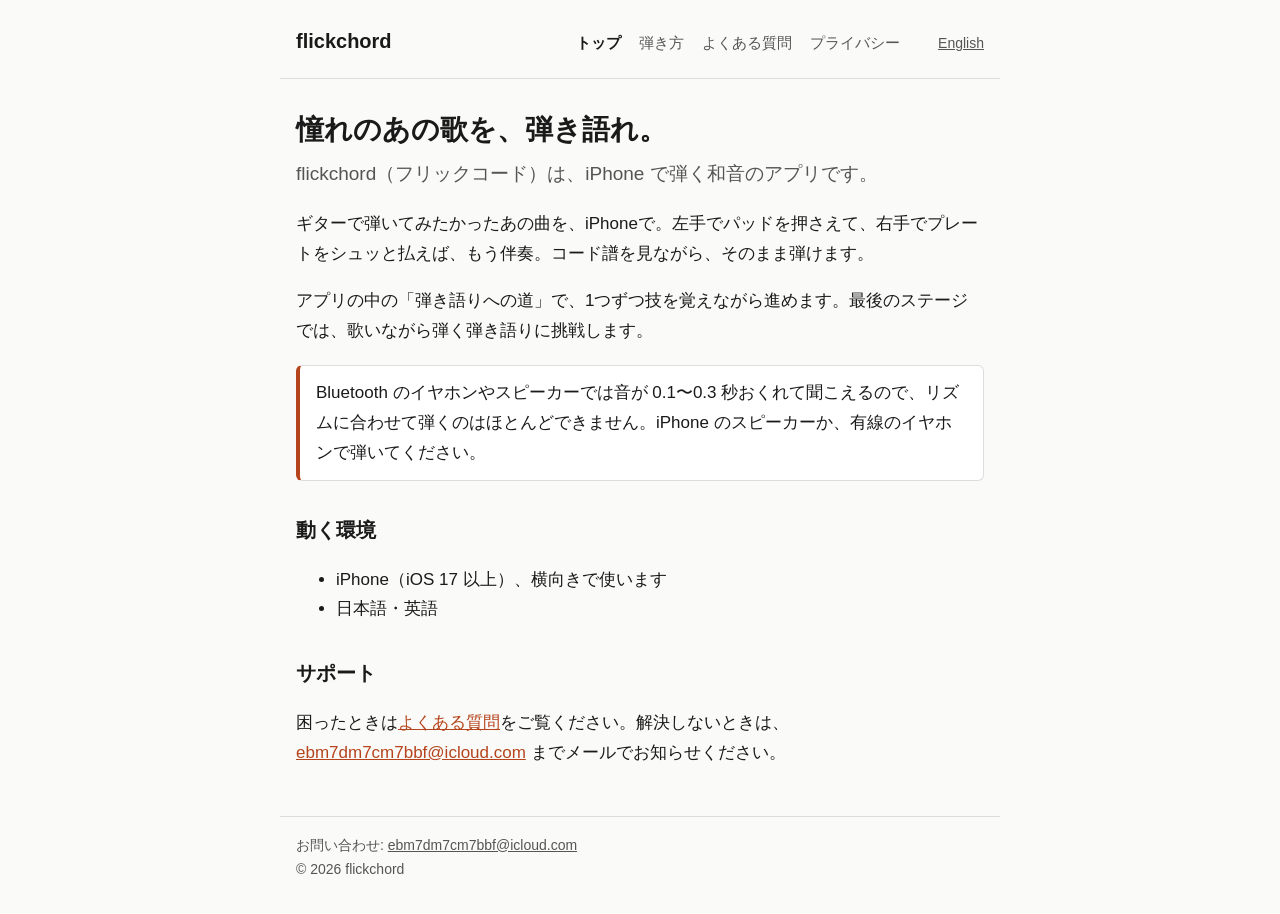
==== index.html @ 9bce2bfd "Add flickchord support site (JA/EN) Co-Authored-By: Claude Opus 5.5 <noreply@anthropic.com> Claude-S" ====
<!doctype html>
<html lang="ja">
<head>
<meta charset="utf-8">
<meta name="viewport" content="width=device-width, initial-scale=1">
<meta name="color-scheme" content="light dark">
<title>flickchord（フリックコード）</title>
<link rel="stylesheet" href="style.css">
</head>
<body>
<header><a class="logo" href="index.html">flickchord</a><nav><a href="index.html" aria-current="page">トップ</a><a href="howto.html">弾き方</a><a href="faq.html">よくある質問</a><a href="privacy.html">プライバシー</a></nav><a class="lang" href="en/index.html">English</a></header>
<main>
<h1>憧れのあの歌を、<wbr>弾き語れ。</h1>
<p class="lead">flickchord（フリックコード）は、iPhone で弾く和音のアプリです。</p>
<p>ギターで弾いてみたかったあの曲を、iPhoneで。左手でパッドを押さえて、右手でプレートをシュッと払えば、もう伴奏。コード譜を見ながら、そのまま弾けます。</p>
<p>アプリの中の「弾き語りへの道」で、1つずつ技を覚えながら進めます。最後のステージでは、歌いながら弾く弾き語りに挑戦します。</p>
<!-- 公開後に App Store へのリンクを入れる -->
<div class="note">Bluetooth のイヤホンやスピーカーでは音が 0.1〜0.3 秒おくれて聞こえるので、リズムに合わせて弾くのはほとんどできません。iPhone のスピーカーか、有線のイヤホンで弾いてください。</div>
<h2>動く環境</h2>
<ul><li>iPhone（iOS 17 以上）、横向きで使います</li><li>日本語・英語</li></ul>
<h2>サポート</h2>
<p>困ったときは<a href="faq.html">よくある質問</a>をご覧ください。解決しないときは、<a href="mailto:ebm7dm7cm7bbf@icloud.com">ebm7dm7cm7bbf@icloud.com</a> までメールでお知らせください。</p>
</main>
<footer>お問い合わせ: <a href="mailto:ebm7dm7cm7bbf@icloud.com">ebm7dm7cm7bbf@icloud.com</a><br>© 2026 flickchord</footer>
</body>
</html>
---- style.css ----
:root{--bg:#fafaf8;--fg:#1a1a1a;--sub:#555;--line:#ddd;--accent:#b5441c;--card:#fff}
@media (prefers-color-scheme:dark){:root{--bg:#141517;--fg:#eee;--sub:#aaa;--line:#333;--accent:#f08a5d;--card:#1d1f22}}
*{box-sizing:border-box}
body{margin:0;background:var(--bg);color:var(--fg);font-family:-apple-system,BlinkMacSystemFont,"Hiragino Sans","Hiragino Kaku Gothic ProN","Noto Sans JP","Segoe UI",sans-serif;line-height:1.75;font-size:17px}
header,main,footer{max-width:720px;margin:0 auto;padding:0 16px}
header{display:flex;flex-wrap:wrap;align-items:baseline;gap:8px 20px;padding-top:20px;padding-bottom:12px;border-bottom:1px solid var(--line)}
header .logo{font-weight:700;font-size:20px;color:var(--fg);text-decoration:none;margin-right:auto}
nav{order:3;width:100%}
nav a{white-space:nowrap;color:var(--sub);text-decoration:none;display:inline-block;padding:10px 12px 10px 0;margin-right:6px;font-size:15px}
nav a[aria-current]{color:var(--fg);font-weight:600}
.lang{font-size:14px;color:var(--sub)}
h1{word-break:keep-all;overflow-wrap:anywhere;font-size:28px;line-height:1.35;margin:32px 0 8px}
h2{font-size:20px;margin:32px 0 8px}
p,li{color:var(--fg)}
.lead{font-size:19px;color:var(--sub);margin-top:0}
.note{background:var(--card);border:1px solid var(--line);border-left:4px solid var(--accent);padding:12px 16px;border-radius:6px;margin:20px 0}
a{color:var(--accent)}
dl dt{font-weight:700;margin-top:24px}
dl dd{margin:4px 0 0}
table{border-collapse:collapse;width:100%;margin:12px 0}
th,td{border:1px solid var(--line);padding:8px 10px;text-align:left;vertical-align:top;font-size:15px}
.store{display:inline-block;margin:16px 0;padding:10px 18px;border-radius:8px;background:var(--fg);color:var(--bg);text-decoration:none;font-weight:600}
footer{margin-top:48px;padding-top:16px;padding-bottom:32px;border-top:1px solid var(--line);font-size:14px;color:var(--sub)}
footer a{color:var(--sub)}
th{white-space:nowrap}
@media (min-width:700px){nav{order:0;width:auto}}
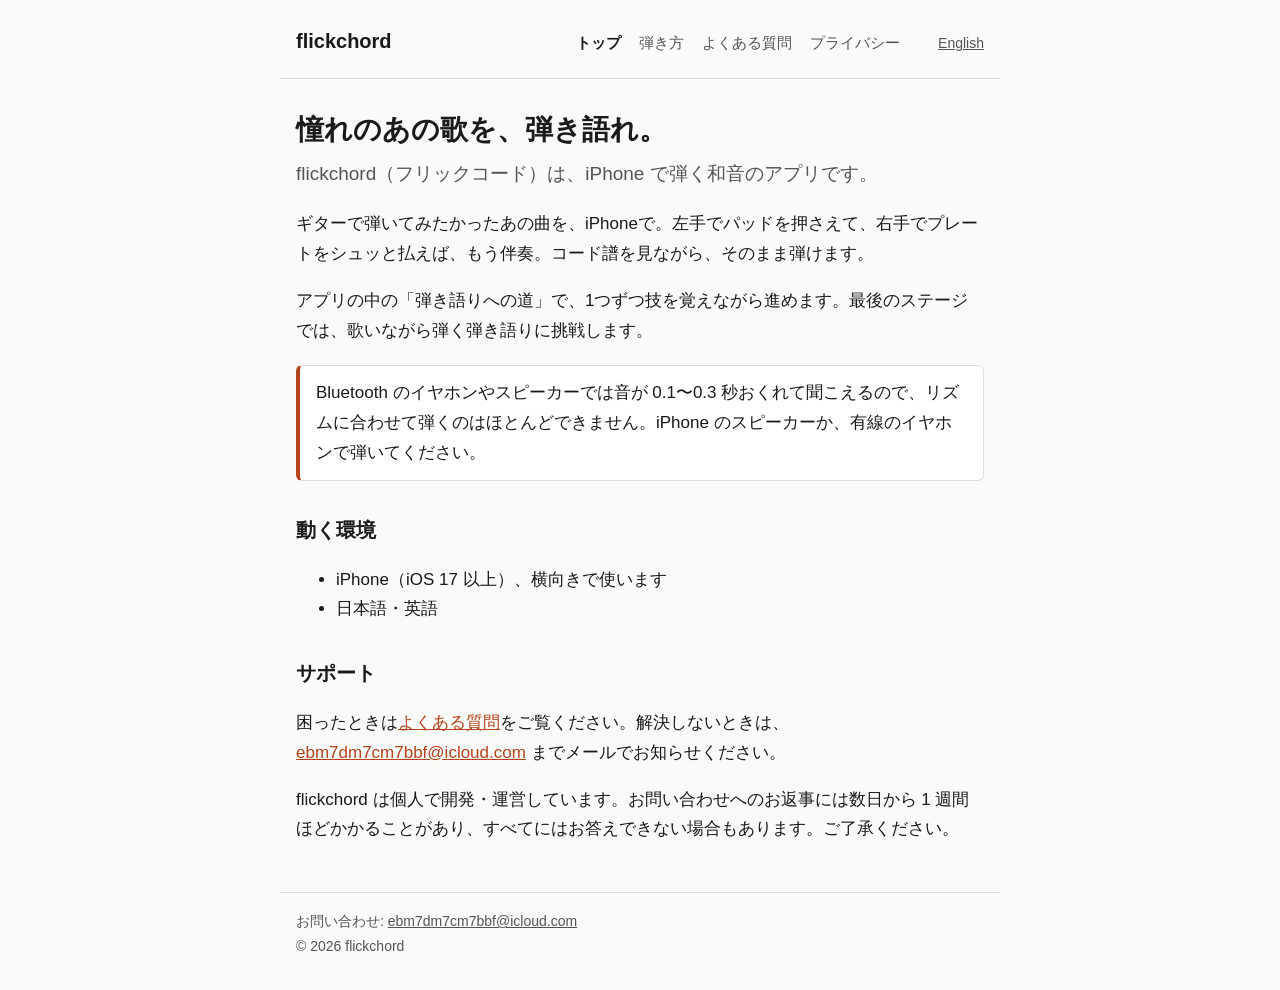
==== commit 046ae5ed: "Add note that support is run by one person Co-Authored-By: Claude Opus 5.5 <noreply@anthropic.com> C" ====
--- a/index.html
+++ b/index.html
@@ -20,6 +20,7 @@
 <ul><li>iPhone（iOS 17 以上）、横向きで使います</li><li>日本語・英語</li></ul>
 <h2>サポート</h2>
 <p>困ったときは<a href="faq.html">よくある質問</a>をご覧ください。解決しないときは、<a href="mailto:ebm7dm7cm7bbf@icloud.com">ebm7dm7cm7bbf@icloud.com</a> までメールでお知らせください。</p>
+<p>flickchord は個人で開発・運営しています。お問い合わせへのお返事には数日から 1 週間ほどかかることがあり、すべてにはお答えできない場合もあります。ご了承ください。</p>
 </main>
 <footer>お問い合わせ: <a href="mailto:ebm7dm7cm7bbf@icloud.com">ebm7dm7cm7bbf@icloud.com</a><br>© 2026 flickchord</footer>
 </body>
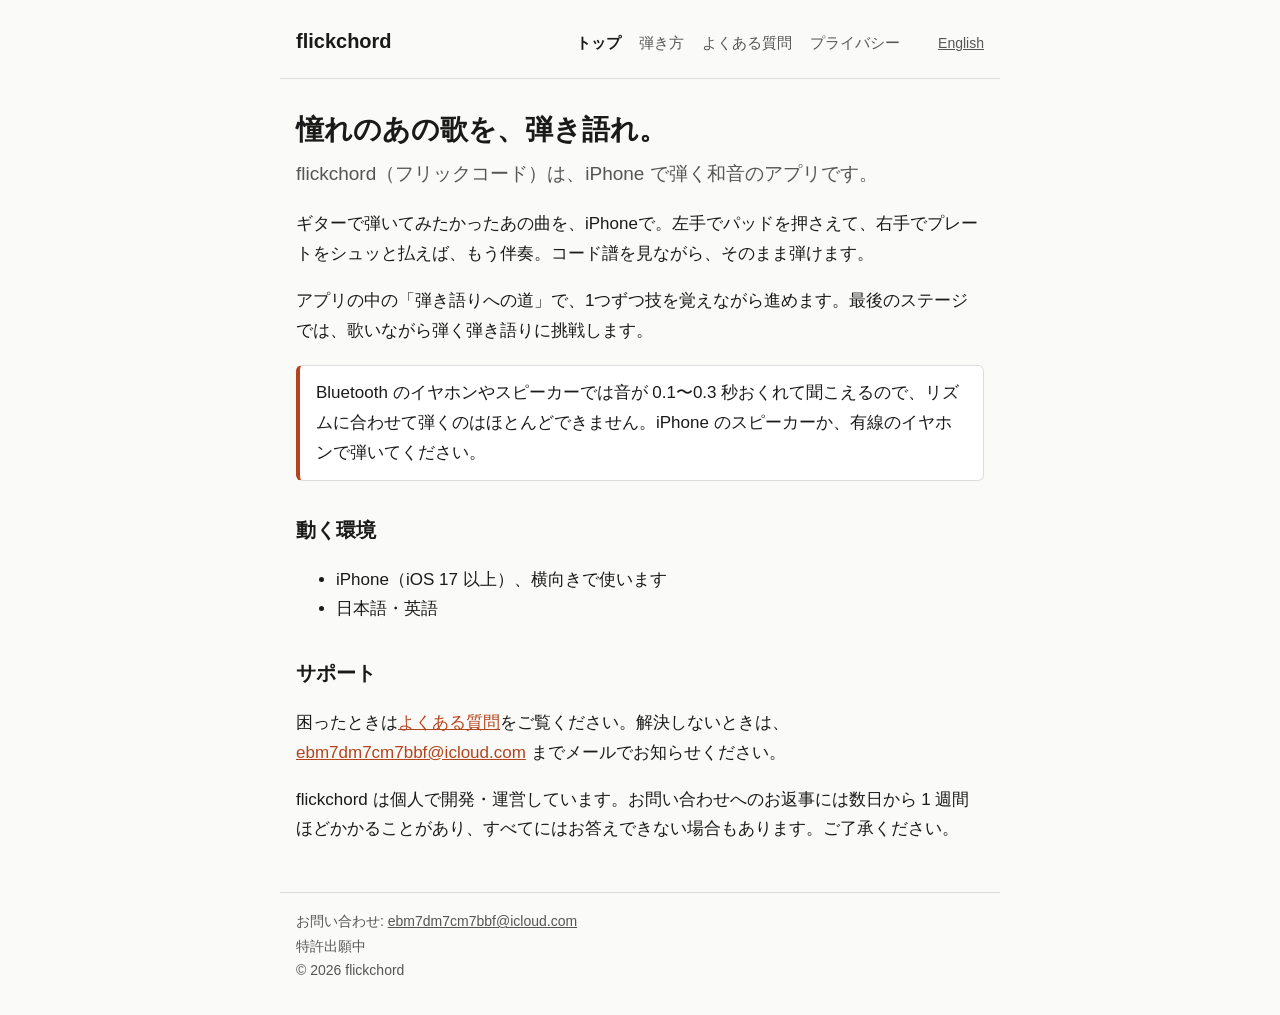
==== commit 4e3270d1: "Add patent pending notice to footer Co-Authored-By: Claude Opus 5.5 <noreply@anthropic.com> Claude-S" ====
--- a/index.html
+++ b/index.html
@@ -22,6 +22,6 @@
 <p>困ったときは<a href="faq.html">よくある質問</a>をご覧ください。解決しないときは、<a href="mailto:ebm7dm7cm7bbf@icloud.com">ebm7dm7cm7bbf@icloud.com</a> までメールでお知らせください。</p>
 <p>flickchord は個人で開発・運営しています。お問い合わせへのお返事には数日から 1 週間ほどかかることがあり、すべてにはお答えできない場合もあります。ご了承ください。</p>
 </main>
-<footer>お問い合わせ: <a href="mailto:ebm7dm7cm7bbf@icloud.com">ebm7dm7cm7bbf@icloud.com</a><br>© 2026 flickchord</footer>
+<footer>お問い合わせ: <a href="mailto:ebm7dm7cm7bbf@icloud.com">ebm7dm7cm7bbf@icloud.com</a><br>特許出願中<br>© 2026 flickchord</footer>
 </body>
 </html>
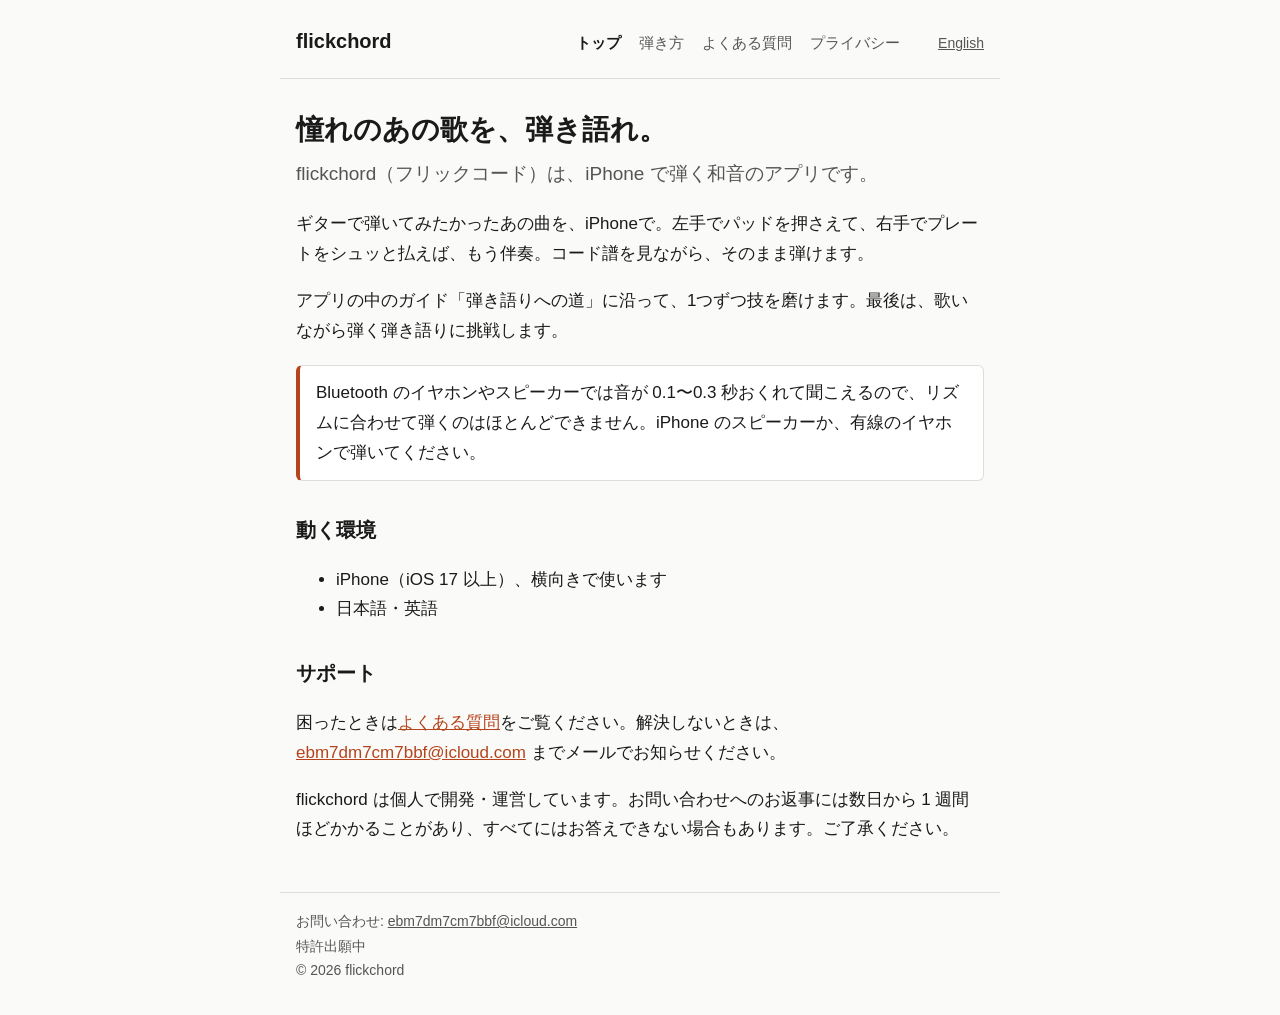
==== commit 0fab496f: "Describe the in-app guide as skill practice, not a game Co-Authored-By: Claude Opus 5.5 <noreply@ant" ====
--- a/index.html
+++ b/index.html
@@ -13,7 +13,7 @@
 <h1>憧れのあの歌を、<wbr>弾き語れ。</h1>
 <p class="lead">flickchord（フリックコード）は、iPhone で弾く和音のアプリです。</p>
 <p>ギターで弾いてみたかったあの曲を、iPhoneで。左手でパッドを押さえて、右手でプレートをシュッと払えば、もう伴奏。コード譜を見ながら、そのまま弾けます。</p>
-<p>アプリの中の「弾き語りへの道」で、1つずつ技を覚えながら進めます。最後のステージでは、歌いながら弾く弾き語りに挑戦します。</p>
+<p>アプリの中のガイド「弾き語りへの道」に沿って、1つずつ技を磨けます。最後は、歌いながら弾く弾き語りに挑戦します。</p>
 <!-- 公開後に App Store へのリンクを入れる -->
 <div class="note">Bluetooth のイヤホンやスピーカーでは音が 0.1〜0.3 秒おくれて聞こえるので、リズムに合わせて弾くのはほとんどできません。iPhone のスピーカーか、有線のイヤホンで弾いてください。</div>
 <h2>動く環境</h2>
--- a/style.css
+++ b/style.css
@@ -24,3 +24,6 @@
 footer a{color:var(--sub)}
 th{white-space:nowrap}
 @media (min-width:700px){nav{order:0;width:auto}}
+figure{margin:20px 0}
+figure img{display:block;width:100%;height:auto;border:1px solid var(--line);border-radius:10px}
+figcaption{font-size:14px;color:var(--sub);margin-top:6px}
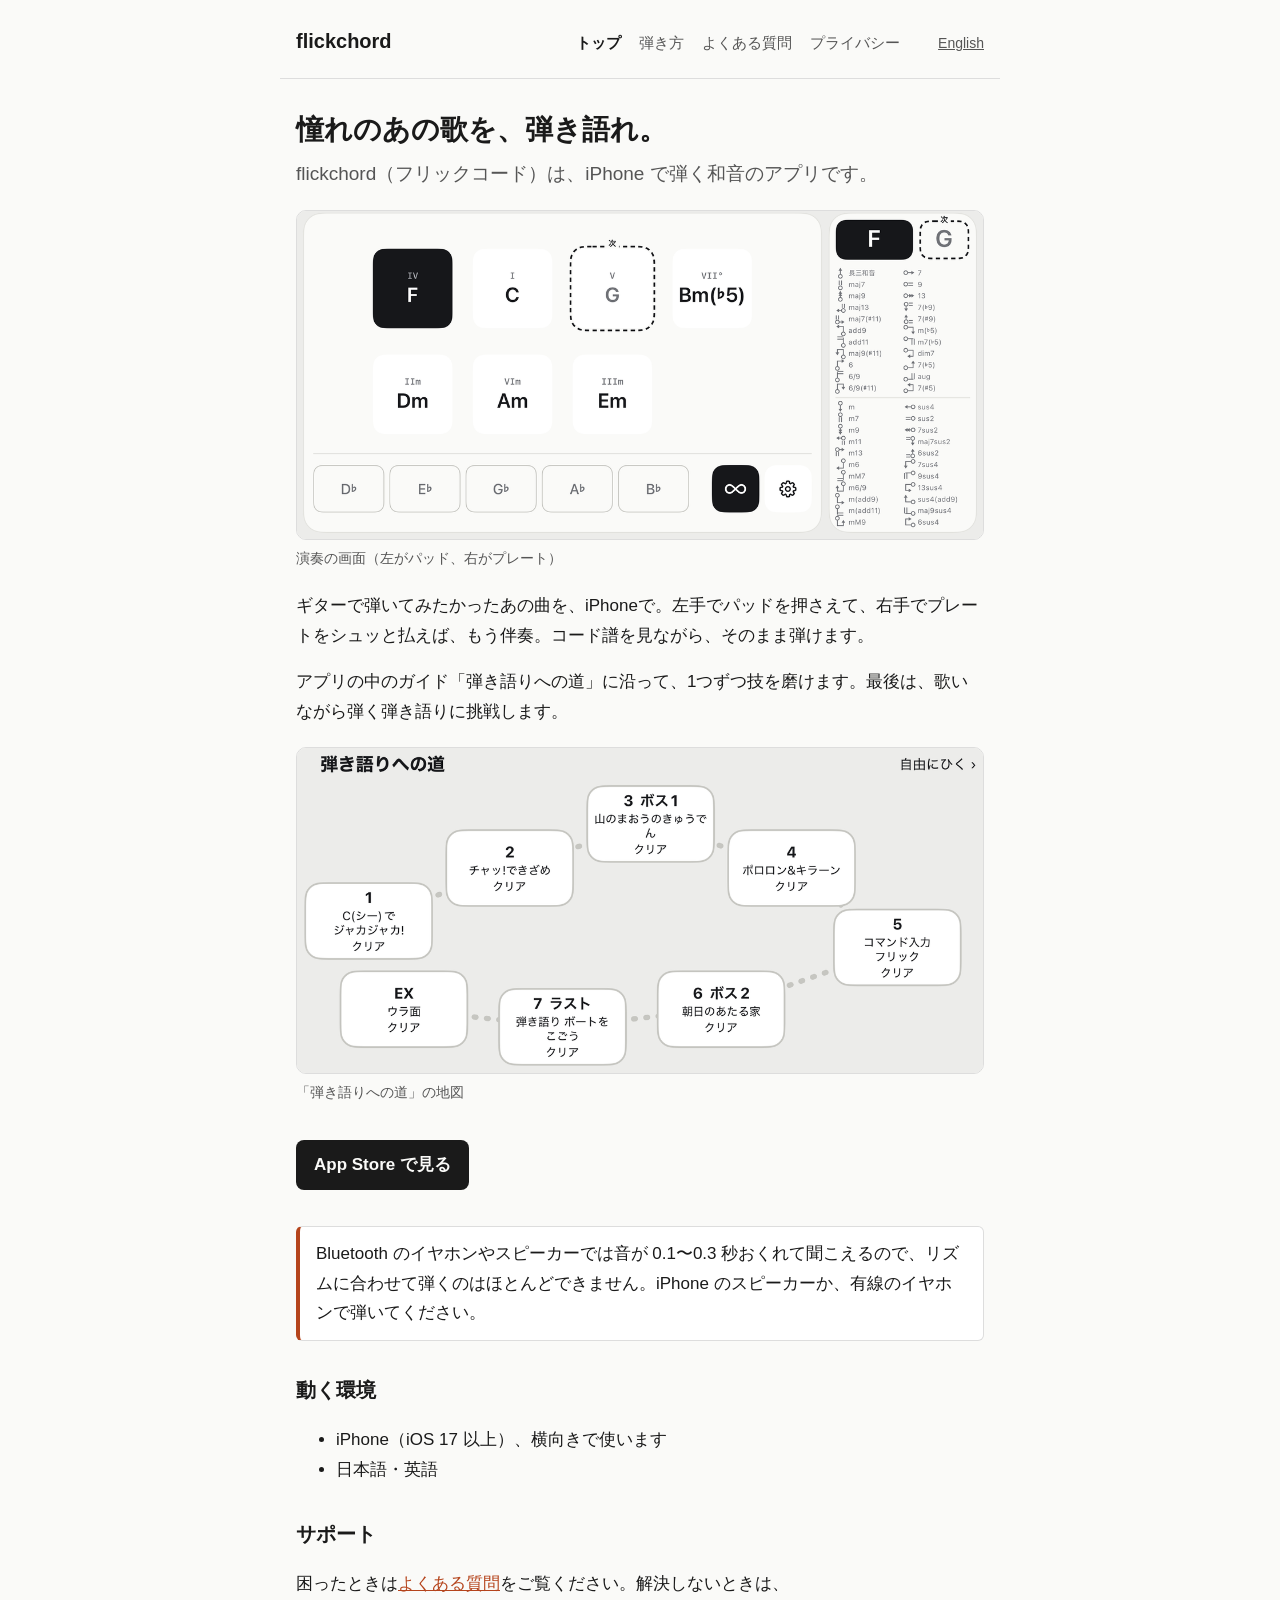
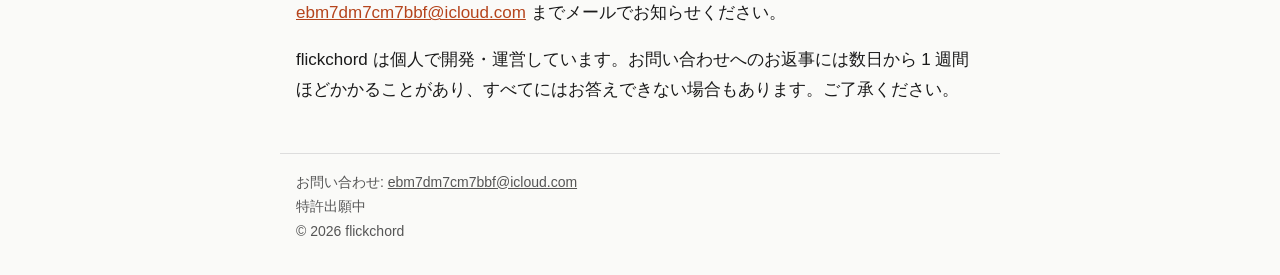
==== commit d6640407: "Add App Store link and Japanese screenshots Co-Authored-By: Claude Opus 5.5 <noreply@anthropic.com> " ====
--- a/index.html
+++ b/index.html
@@ -12,9 +12,11 @@
 <main>
 <h1>憧れのあの歌を、<wbr>弾き語れ。</h1>
 <p class="lead">flickchord（フリックコード）は、iPhone で弾く和音のアプリです。</p>
+<figure><a href="img/ja-play.png"><img src="img/ja-play.png" width="1200" height="574" alt="演奏の画面。左にコードのパッドが並び、F のパッドを押さえていて、次の和音 G に「次」の印。右のプレートには今の和音 F と次の G、和音の種類ごとのフリックの一覧。"></a><figcaption>演奏の画面（左がパッド、右がプレート）</figcaption></figure>
 <p>ギターで弾いてみたかったあの曲を、iPhoneで。左手でパッドを押さえて、右手でプレートをシュッと払えば、もう伴奏。コード譜を見ながら、そのまま弾けます。</p>
 <p>アプリの中のガイド「弾き語りへの道」に沿って、1つずつ技を磨けます。最後は、歌いながら弾く弾き語りに挑戦します。</p>
-<!-- 公開後に App Store へのリンクを入れる -->
+<figure><a href="img/ja-map.png"><img src="img/ja-map.png" width="1200" height="568" alt="「弾き語りへの道」の地図。「C(シー)でジャカジャカ!」から最後の「弾き語り ボートをこごう」までの 7 つと、おまけの「ウラ面」。"></a><figcaption>「弾き語りへの道」の地図</figcaption></figure>
+<p><a class="store" href="https://apps.apple.com/jp/app/id6827339621">App Store で見る</a></p>
 <div class="note">Bluetooth のイヤホンやスピーカーでは音が 0.1〜0.3 秒おくれて聞こえるので、リズムに合わせて弾くのはほとんどできません。iPhone のスピーカーか、有線のイヤホンで弾いてください。</div>
 <h2>動く環境</h2>
 <ul><li>iPhone（iOS 17 以上）、横向きで使います</li><li>日本語・英語</li></ul>
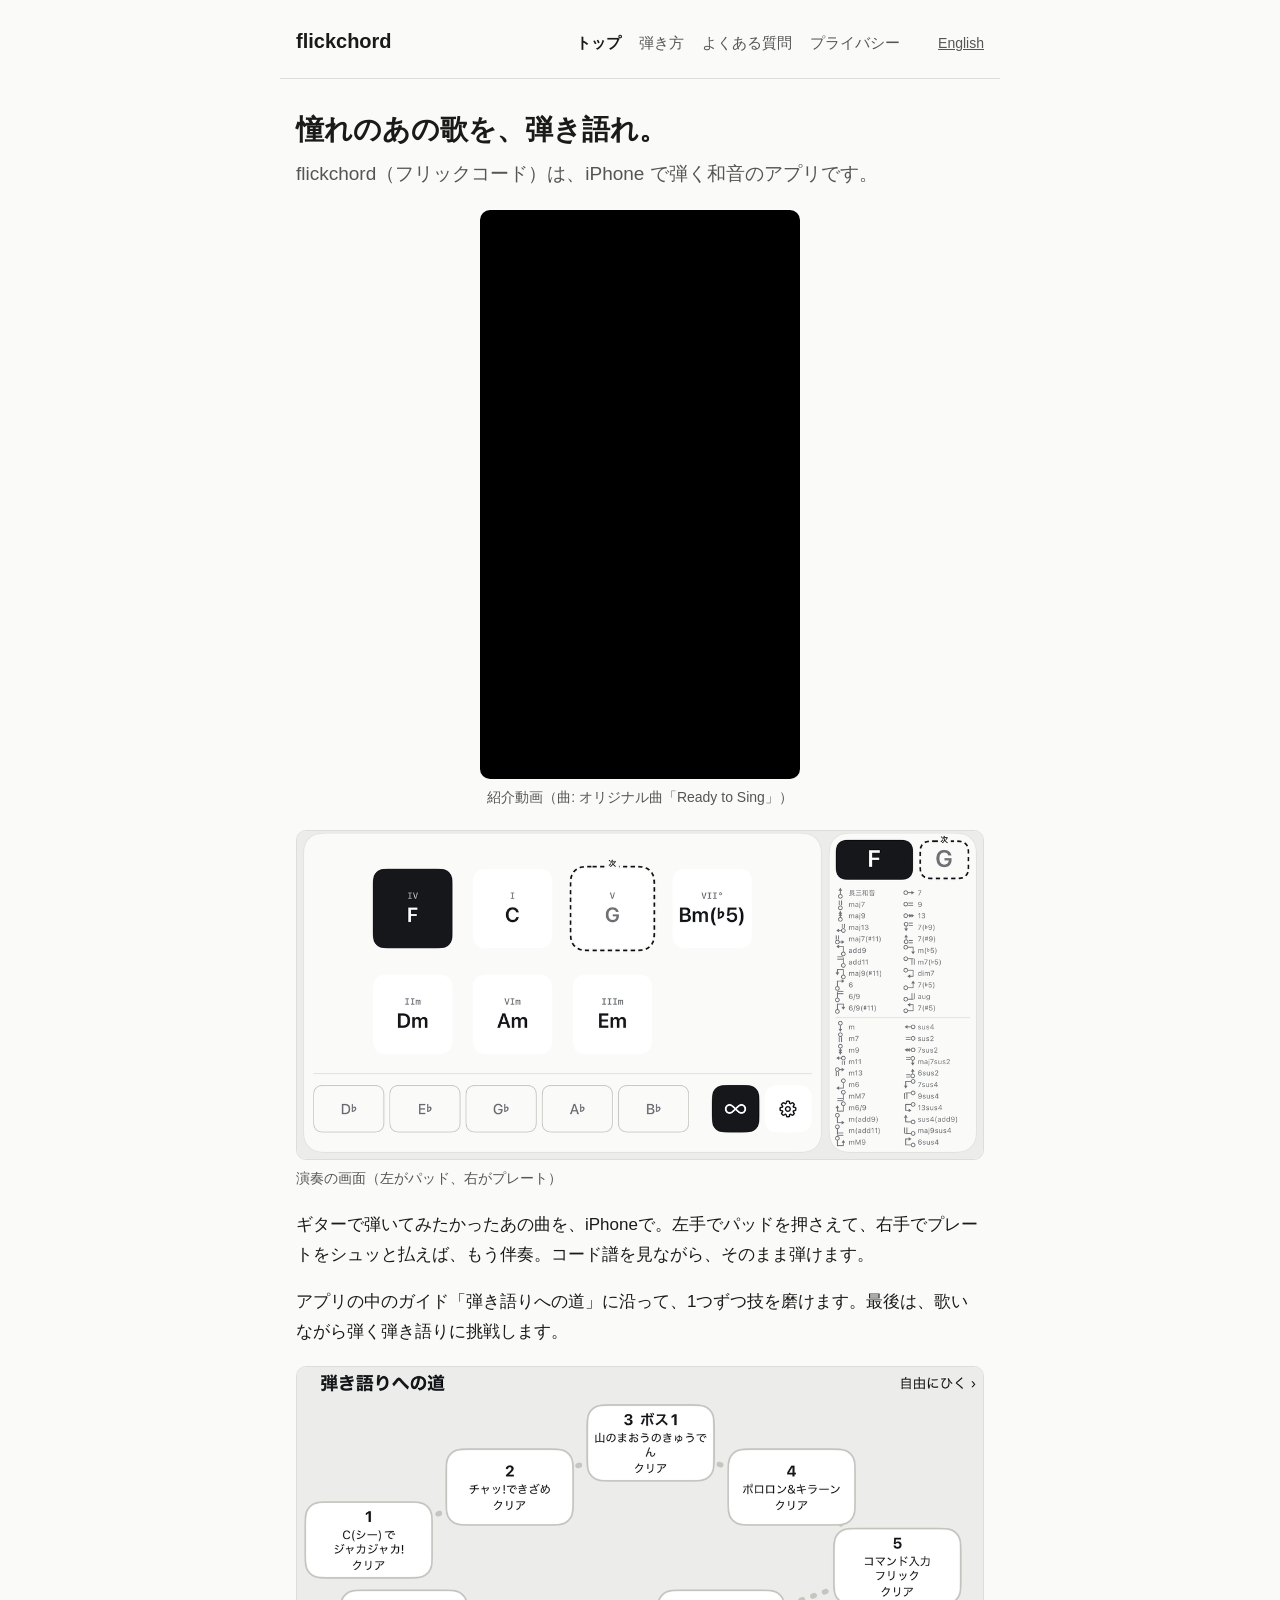
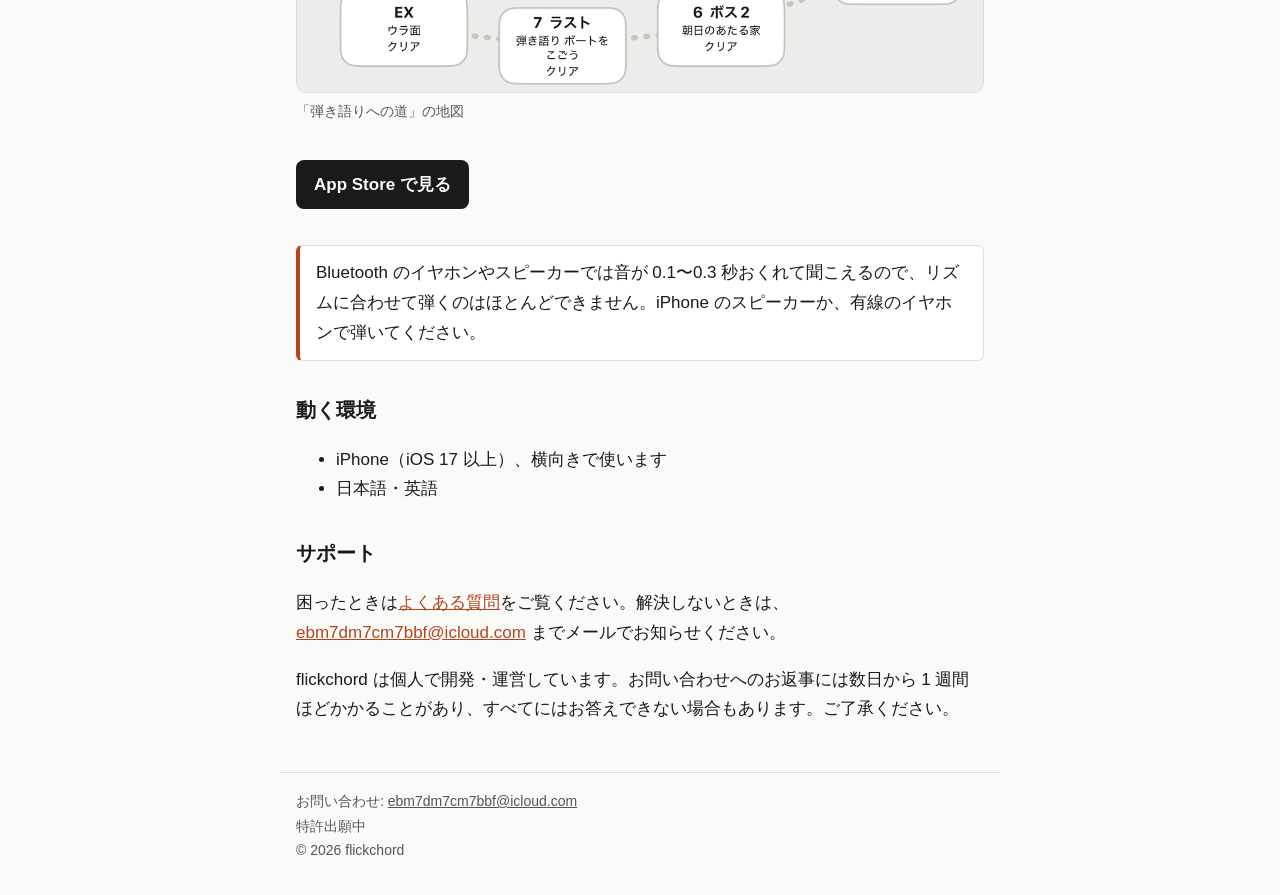
==== commit ee5391bb: "Embed intro videos and fill in privacy policy dates Co-Authored-By: Claude Opus 5.5 <noreply@anthrop" ====
--- a/index.html
+++ b/index.html
@@ -12,6 +12,7 @@
 <main>
 <h1>憧れのあの歌を、<wbr>弾き語れ。</h1>
 <p class="lead">flickchord（フリックコード）は、iPhone で弾く和音のアプリです。</p>
+<figure class="video"><iframe src="https://www.youtube-nocookie.com/embed/E8kJivMNfso" title="flickchord の紹介動画" loading="lazy" allow="encrypted-media; picture-in-picture; fullscreen" referrerpolicy="strict-origin-when-cross-origin" allowfullscreen></iframe><figcaption>紹介動画（曲: オリジナル曲「Ready to Sing」）</figcaption></figure>
 <figure><a href="img/ja-play.png"><img src="img/ja-play.png" width="1200" height="574" alt="演奏の画面。左にコードのパッドが並び、F のパッドを押さえていて、次の和音 G に「次」の印。右のプレートには今の和音 F と次の G、和音の種類ごとのフリックの一覧。"></a><figcaption>演奏の画面（左がパッド、右がプレート）</figcaption></figure>
 <p>ギターで弾いてみたかったあの曲を、iPhoneで。左手でパッドを押さえて、右手でプレートをシュッと払えば、もう伴奏。コード譜を見ながら、そのまま弾けます。</p>
 <p>アプリの中のガイド「弾き語りへの道」に沿って、1つずつ技を磨けます。最後は、歌いながら弾く弾き語りに挑戦します。</p>
--- a/style.css
+++ b/style.css
@@ -27,3 +27,6 @@
 figure{margin:20px 0}
 figure img{display:block;width:100%;height:auto;border:1px solid var(--line);border-radius:10px}
 figcaption{font-size:14px;color:var(--sub);margin-top:6px}
+.video{max-width:320px;margin:20px auto}
+.video iframe{display:block;width:100%;aspect-ratio:9/16;height:auto;border:0;border-radius:10px;background:#000}
+.video figcaption{text-align:center}
